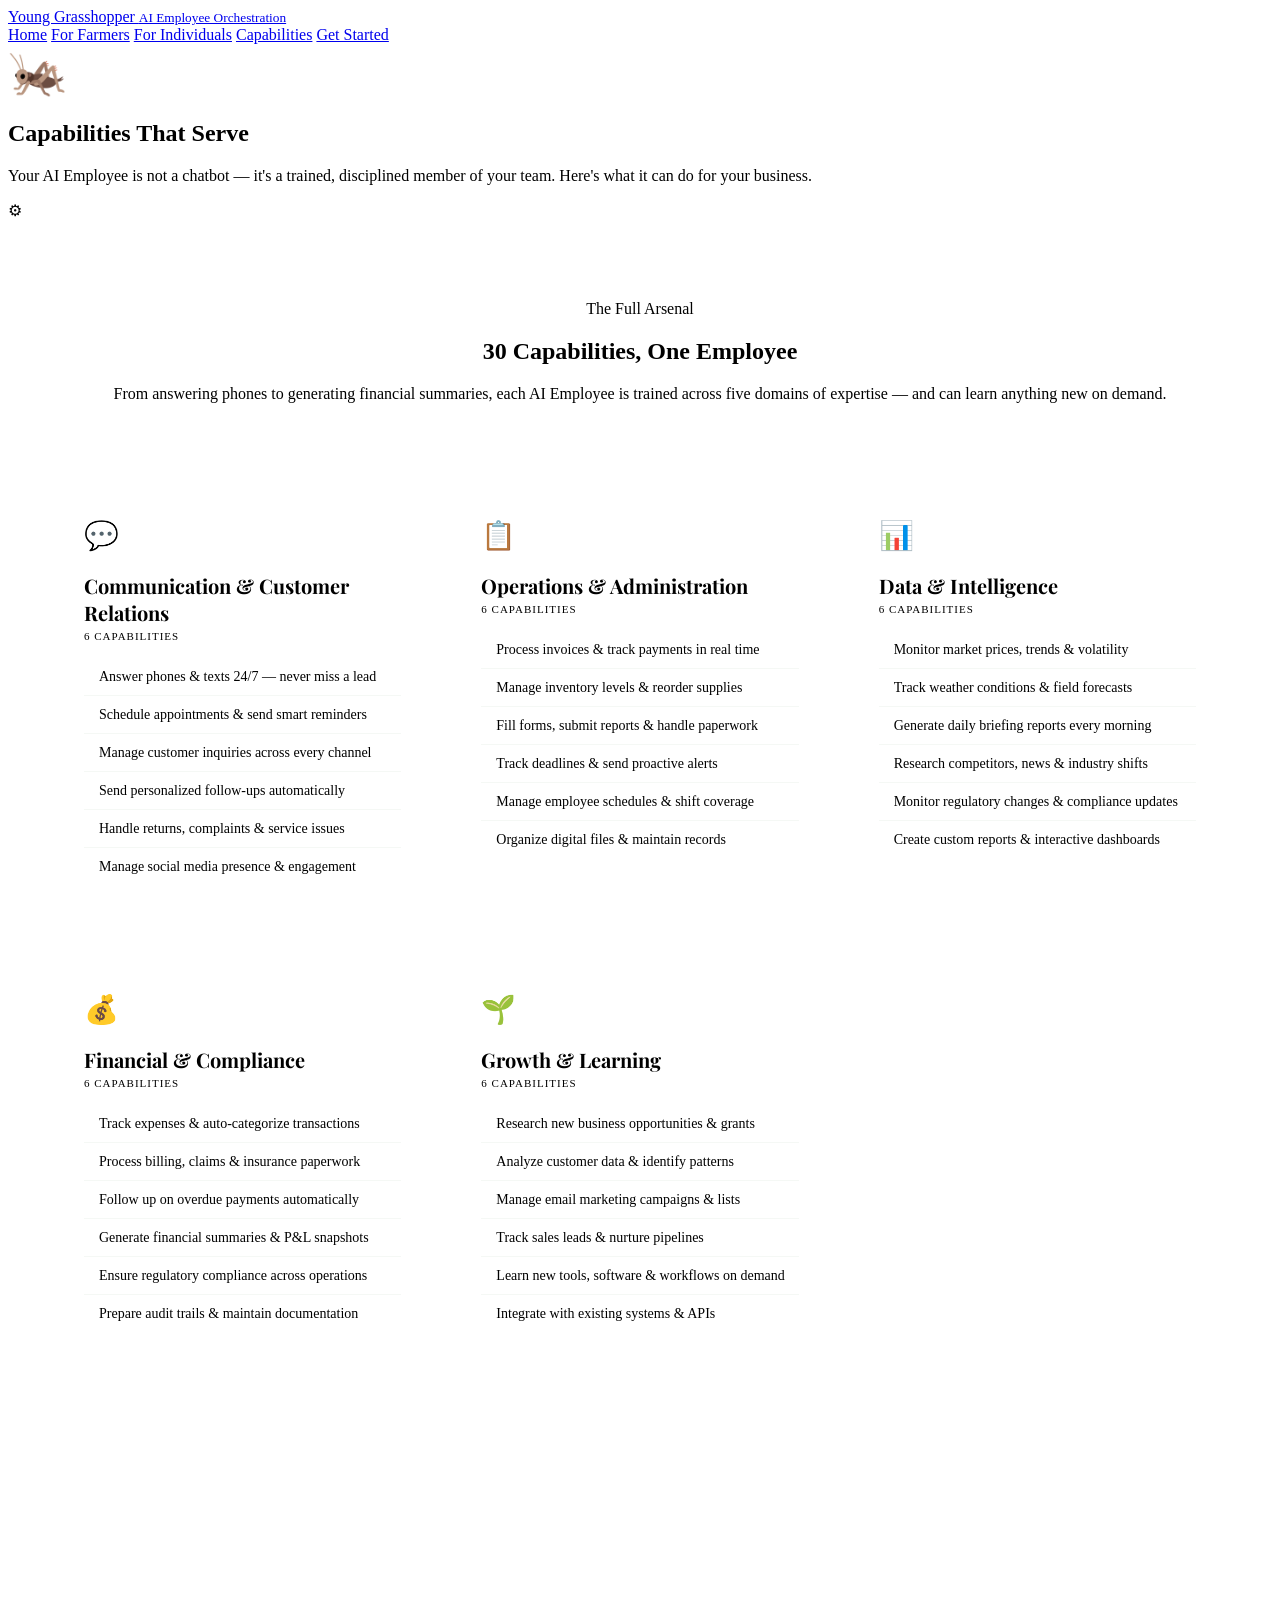
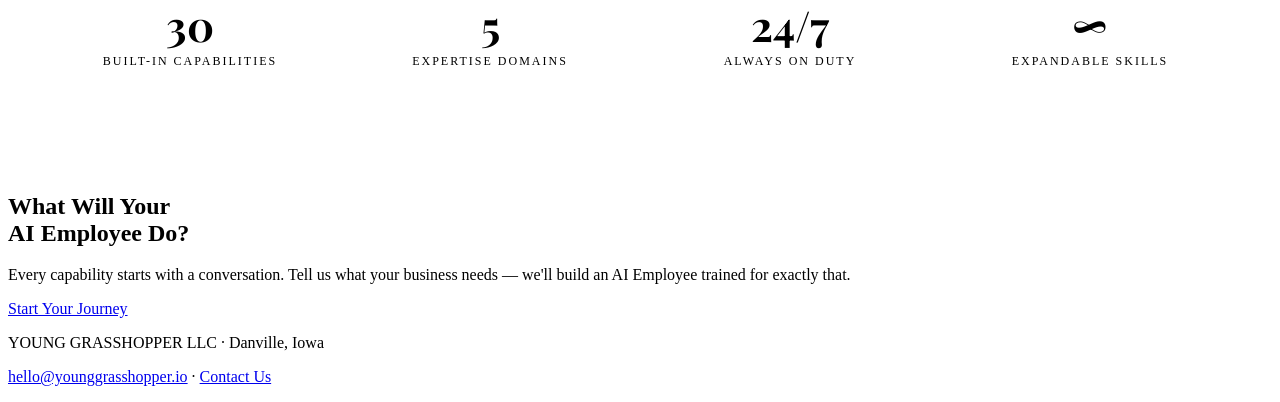
==== capabilities.html @ ca3555b1 "Update capabilities.html" ====
<!DOCTYPE html>
<html lang="en">
<head>
  <meta charset="UTF-8">
  <meta name="viewport" content="width=device-width, initial-scale=1.0">
  <title>Capabilities — Young Grasshopper</title>
  <link rel="preconnect" href="https://fonts.googleapis.com">
  <link rel="preconnect" href="https://fonts.gstatic.com" crossorigin>
  <link href="https://fonts.googleapis.com/css2?family=Playfair+Display:ital,wght@0,400;0,600;0,700;1,400&family=Inter:wght@300;400;500;600;700&family=Cormorant+Garamond:ital,wght@0,400;0,600;0,700;1,400&display=swap" rel="stylesheet">
  <link rel="stylesheet" href="css/styles.css">
  <style>
    /* ═══ CAPABILITIES PAGE SPECIFIC STYLES ═══ */

    /* ── Page hero ── */
    .page-hero .hero-icon {
      font-size: 48px;
      margin-bottom: 12px;
      position: relative;
      z-index: 2;
    }

    /* ── Category intro ── */
    .categories-intro {
      text-align: center;
      padding: 80px 48px 0;
      max-width: 1200px;
      margin: 0 auto;
    }

    /* ── Capabilities grid ── */
    .capabilities-section {
      padding: 80px 48px 120px;
      max-width: 1200px;
      margin: 0 auto;
    }
    .capabilities-grid {
      display: grid;
      grid-template-columns: repeat(3, 1fr);
      gap: 24px;
    }
    .cap-card {
      background: linear-gradient(145deg, var(--bg-card-hover), var(--bg-card));
      border: 1px solid var(--border-card);
      border-radius: var(--radius-md);
      padding: 36px 28px 32px;
      transition: var(--transition);
      position: relative;
      overflow: hidden;
    }
    .cap-card::before {
      content: '';
      position: absolute;
      top: 0; left: 0; right: 0;
      height: 2px;
      background: linear-gradient(90deg, transparent, var(--gold), transparent);
      opacity: 0;
      transition: opacity 0.4s;
    }
    .cap-card:hover::before { opacity: 1; }
    .cap-card:hover {
      transform: translateY(-4px);
      border-color: rgba(212, 175, 55, 0.2);
      box-shadow: var(--shadow-card);
    }
    .cap-card .cat-icon {
      font-size: 28px;
      margin-bottom: 12px;
      display: block;
    }
    .cap-card h3 {
      font-family: 'Playfair Display', Georgia, serif;
      font-size: 20px;
      color: var(--text-primary);
      margin-bottom: 4px;
    }
    .cap-card .cat-count {
      font-size: 11px;
      color: var(--text-dim);
      letter-spacing: 1px;
      text-transform: uppercase;
      margin-bottom: 16px;
      display: block;
    }
    .cap-card .cap-list {
      list-style: none;
      padding: 0;
    }
    .cap-card .cap-list li {
      display: flex;
      align-items: flex-start;
      gap: 10px;
      padding: 8px 0;
      font-size: 14px;
      color: var(--text-secondary);
      line-height: 1.5;
      border-bottom: 1px solid rgba(93, 137, 93, 0.06);
    }
    .cap-card .cap-list li:last-child {
      border-bottom: none;
    }
    .cap-card .cap-list li .dot {
      width: 5px;
      height: 5px;
      min-width: 5px;
      background: var(--gold);
      border-radius: 50%;
      margin-top: 8px;
      flex-shrink: 0;
    }

    /* ── Stats bar ── */
    .stats-bar {
      background: linear-gradient(180deg, var(--bg-primary), #0d1a0d);
      padding: 80px 48px;
      text-align: center;
    }
    .stats-bar-inner {
      max-width: 1200px;
      margin: 0 auto;
      display: grid;
      grid-template-columns: repeat(4, 1fr);
      gap: 32px;
    }
    .stat-item {
      padding: 24px;
    }
    .stat-item .stat-num {
      font-family: 'Playfair Display', Georgia, serif;
      font-size: 42px;
      font-weight: 700;
      color: var(--gold);
      line-height: 1;
      margin-bottom: 8px;
    }
    .stat-item .stat-label {
      font-size: 12px;
      color: var(--text-dim);
      text-transform: uppercase;
      letter-spacing: 2px;
    }

    /* ── Responsive ── */
    @media (max-width: 1024px) {
      .capabilities-grid {
        grid-template-columns: repeat(2, 1fr);
      }
    }
    @media (max-width: 768px) {
      .capabilities-grid {
        grid-template-columns: 1fr;
      }
      .capabilities-section {
        padding: 60px 20px 80px;
      }
      .categories-intro {
        padding: 60px 20px 0;
      }
      .stats-bar-inner {
        grid-template-columns: repeat(2, 1fr);
        gap: 24px;
      }
      .stat-item .stat-num {
        font-size: 32px;
      }
      .cap-card {
        padding: 28px 24px 24px;
      }
    }
    @media (max-width: 480px) {
      .stats-bar-inner {
        grid-template-columns: 1fr;
      }
    }
  </style>
</head>
<body>

  <!-- ═══ Navigation ═══ -->
  <nav class="nav">
    <a href="index.html" class="nav-logo">
      Young Grasshopper
      <small>AI Employee Orchestration</small>
    </a>
    <div class="nav-links">
      <a href="index.html">Home</a>
      <a href="for-farmers.html">For Farmers</a>
      <a href="for-individuals.html">For Individuals</a>
      <a href="capabilities.html" class="active">Capabilities</a>
      <a href="contact.html" class="btn-nav">Get Started</a>
    </div>
  </nav>

  <!-- ═══ Page Hero ═══ -->
  <section class="page-hero">
    <div class="hero-icon">🦗</div>
    <h1><span class="gold">Capabilities</span> That Serve</h1>
    <p>
      Your AI Employee is not a chatbot — it's a trained, disciplined member of your team. 
      Here's what it can do for your business.
    </p>
    <div class="hero-bg-icon">⚙</div>
  </section>

  <!-- ═══ Categories Intro ═══ -->
  <div class="categories-intro">
    <div class="section-label">The Full Arsenal</div>
    <h2 class="section-title">30 Capabilities, <span class="gold">One Employee</span></h2>
    <p class="section-text" style="margin:0 auto;">
      From answering phones to generating financial summaries, each AI Employee is trained 
      across five domains of expertise — and can learn anything new on demand.
    </p>
  </div>

  <!-- ═══ Capabilities Grid ═══ -->
  <section class="capabilities-section">

    <div class="capabilities-grid">

      <!-- Category 1: Communication & Customer Relations -->
      <div class="cap-card">
        <span class="cat-icon">💬</span>
        <h3>Communication &amp; Customer Relations</h3>
        <span class="cat-count">6 Capabilities</span>
        <ul class="cap-list">
          <li><span class="dot"></span> Answer phones &amp; texts 24/7 — never miss a lead</li>
          <li><span class="dot"></span> Schedule appointments &amp; send smart reminders</li>
          <li><span class="dot"></span> Manage customer inquiries across every channel</li>
          <li><span class="dot"></span> Send personalized follow-ups automatically</li>
          <li><span class="dot"></span> Handle returns, complaints &amp; service issues</li>
          <li><span class="dot"></span> Manage social media presence &amp; engagement</li>
        </ul>
      </div>

      <!-- Category 2: Operations & Administration -->
      <div class="cap-card">
        <span class="cat-icon">📋</span>
        <h3>Operations &amp; Administration</h3>
        <span class="cat-count">6 Capabilities</span>
        <ul class="cap-list">
          <li><span class="dot"></span> Process invoices &amp; track payments in real time</li>
          <li><span class="dot"></span> Manage inventory levels &amp; reorder supplies</li>
          <li><span class="dot"></span> Fill forms, submit reports &amp; handle paperwork</li>
          <li><span class="dot"></span> Track deadlines &amp; send proactive alerts</li>
          <li><span class="dot"></span> Manage employee schedules &amp; shift coverage</li>
          <li><span class="dot"></span> Organize digital files &amp; maintain records</li>
        </ul>
      </div>

      <!-- Category 3: Data & Intelligence -->
      <div class="cap-card">
        <span class="cat-icon">📊</span>
        <h3>Data &amp; Intelligence</h3>
        <span class="cat-count">6 Capabilities</span>
        <ul class="cap-list">
          <li><span class="dot"></span> Monitor market prices, trends &amp; volatility</li>
          <li><span class="dot"></span> Track weather conditions &amp; field forecasts</li>
          <li><span class="dot"></span> Generate daily briefing reports every morning</li>
          <li><span class="dot"></span> Research competitors, news &amp; industry shifts</li>
          <li><span class="dot"></span> Monitor regulatory changes &amp; compliance updates</li>
          <li><span class="dot"></span> Create custom reports &amp; interactive dashboards</li>
        </ul>
      </div>

      <!-- Category 4: Financial & Compliance -->
      <div class="cap-card">
        <span class="cat-icon">💰</span>
        <h3>Financial &amp; Compliance</h3>
        <span class="cat-count">6 Capabilities</span>
        <ul class="cap-list">
          <li><span class="dot"></span> Track expenses &amp; auto-categorize transactions</li>
          <li><span class="dot"></span> Process billing, claims &amp; insurance paperwork</li>
          <li><span class="dot"></span> Follow up on overdue payments automatically</li>
          <li><span class="dot"></span> Generate financial summaries &amp; P&amp;L snapshots</li>
          <li><span class="dot"></span> Ensure regulatory compliance across operations</li>
          <li><span class="dot"></span> Prepare audit trails &amp; maintain documentation</li>
        </ul>
      </div>

      <!-- Category 5: Growth & Learning -->
      <div class="cap-card">
        <span class="cat-icon">🌱</span>
        <h3>Growth &amp; Learning</h3>
        <span class="cat-count">6 Capabilities</span>
        <ul class="cap-list">
          <li><span class="dot"></span> Research new business opportunities &amp; grants</li>
          <li><span class="dot"></span> Analyze customer data &amp; identify patterns</li>
          <li><span class="dot"></span> Manage email marketing campaigns &amp; lists</li>
          <li><span class="dot"></span> Track sales leads &amp; nurture pipelines</li>
          <li><span class="dot"></span> Learn new tools, software &amp; workflows on demand</li>
          <li><span class="dot"></span> Integrate with existing systems &amp; APIs</li>
        </ul>
      </div>

    </div>
  </section>

  <!-- ═══ Stats Bar ═══ -->
  <div class="stats-bar">
    <div class="stats-bar-inner">
      <div class="stat-item">
        <div class="stat-num">30</div>
        <div class="stat-label">Built-in Capabilities</div>
      </div>
      <div class="stat-item">
        <div class="stat-num">5</div>
        <div class="stat-label">Expertise Domains</div>
      </div>
      <div class="stat-item">
        <div class="stat-num">24/7</div>
        <div class="stat-label">Always On Duty</div>
      </div>
      <div class="stat-item">
        <div class="stat-num">∞</div>
        <div class="stat-label">Expandable Skills</div>
      </div>
    </div>
  </div>

  <!-- ═══ CTA ═══ -->
  <section class="cta-section">
    <h2>What Will Your<br>AI Employee Do?</h2>
    <p>Every capability starts with a conversation. Tell us what your business needs — we'll build an AI Employee trained for exactly that.</p>
    <a href="contact.html" class="btn-primary">Start Your Journey</a>
  </section>

  <!-- ═══ Footer ═══ -->
  <footer>
    <p>YOUNG GRASSHOPPER LLC · Danville, Iowa</p>
    <p><a href="mailto:hello@younggrasshopper.io">hello@younggrasshopper.io</a> · <a href="contact.html">Contact Us</a></p>
  </footer>

  <script>
    // ── Scroll reveal ──
    const revealObserver = new IntersectionObserver((entries) => {
      entries.forEach(entry => {
        if (entry.isIntersecting) {
          entry.target.classList.add('visible');
        }
      });
    }, { threshold: 0.1 });

    document.querySelectorAll('.fade-up, .scroll-reveal').forEach(el => revealObserver.observe(el));

    // ── Smooth scroll for anchor links ──
    document.querySelectorAll('a[href^="#"]').forEach(a => {
      a.addEventListener('click', (e) => {
        e.preventDefault();
        const target = document.querySelector(a.getAttribute('href'));
        if (target) target.scrollIntoView({ behavior: 'smooth' });
      });
    });
  </script>

</body>
</html>
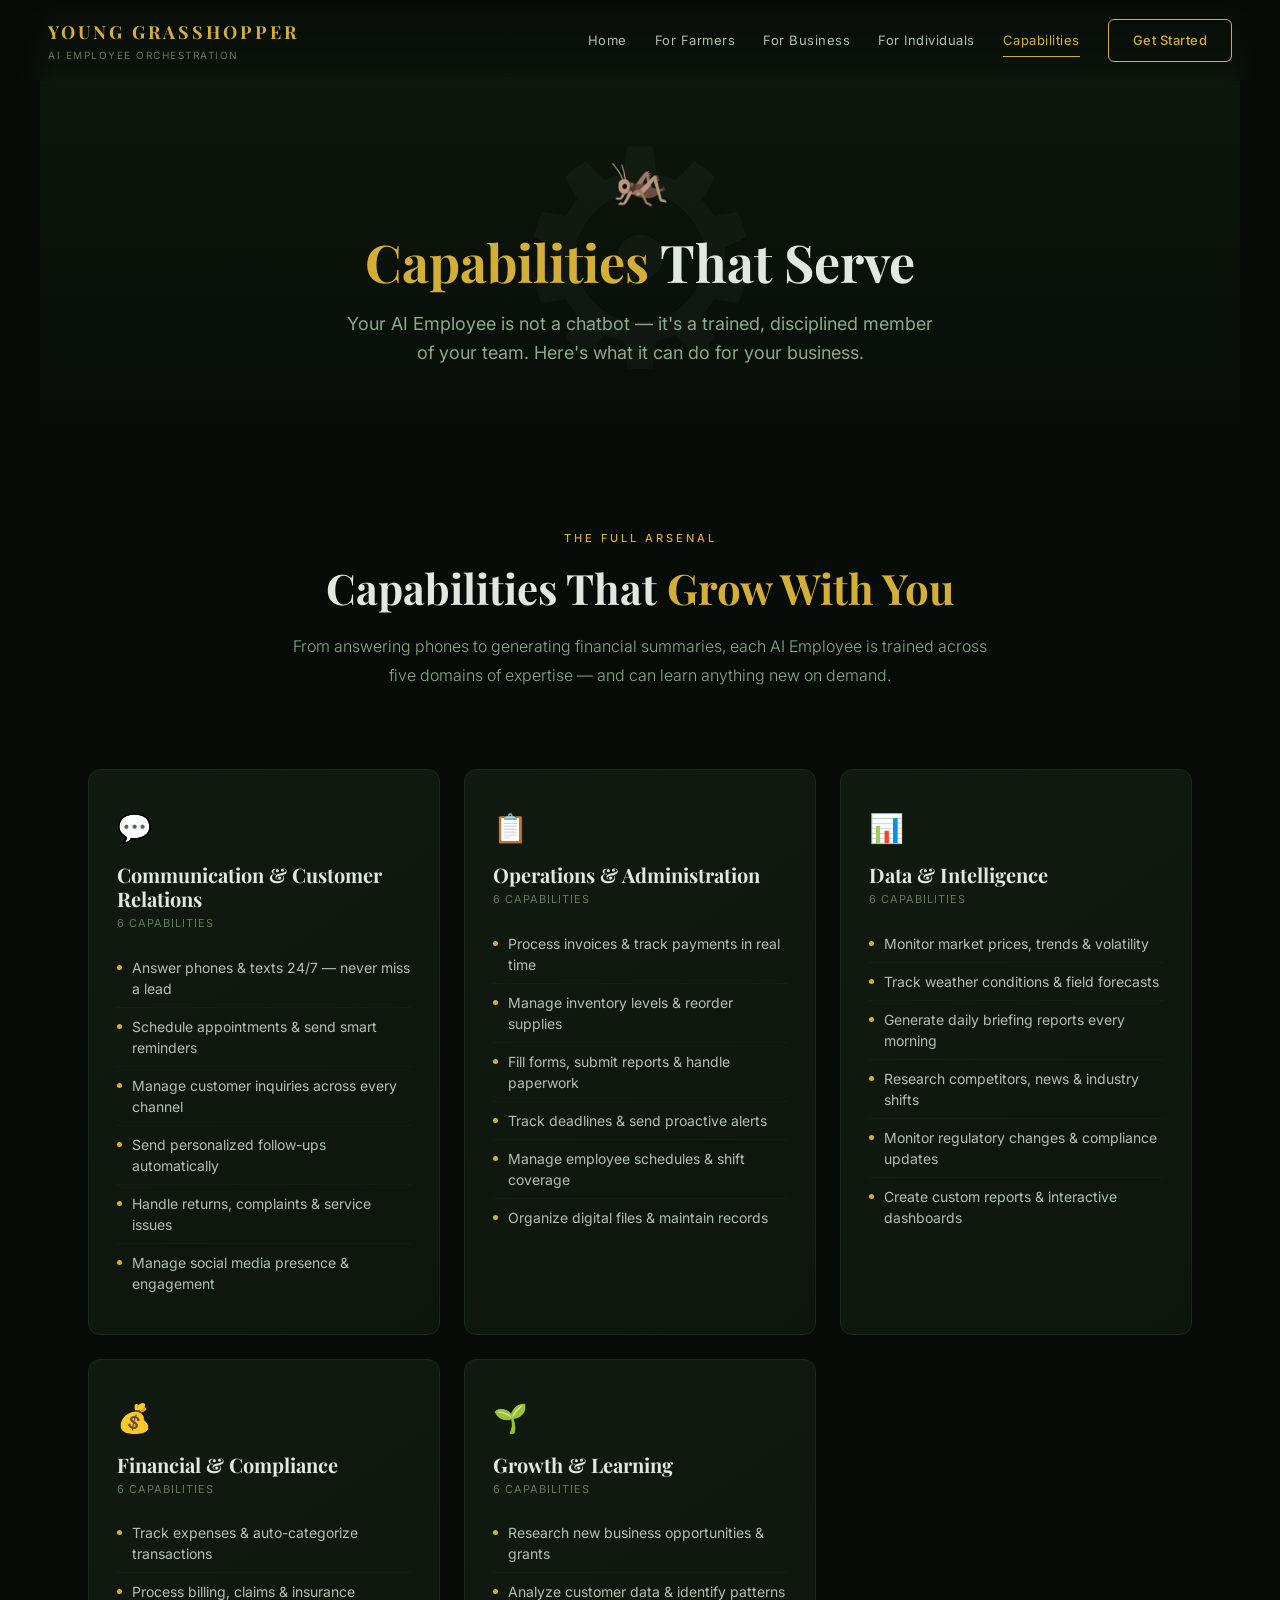
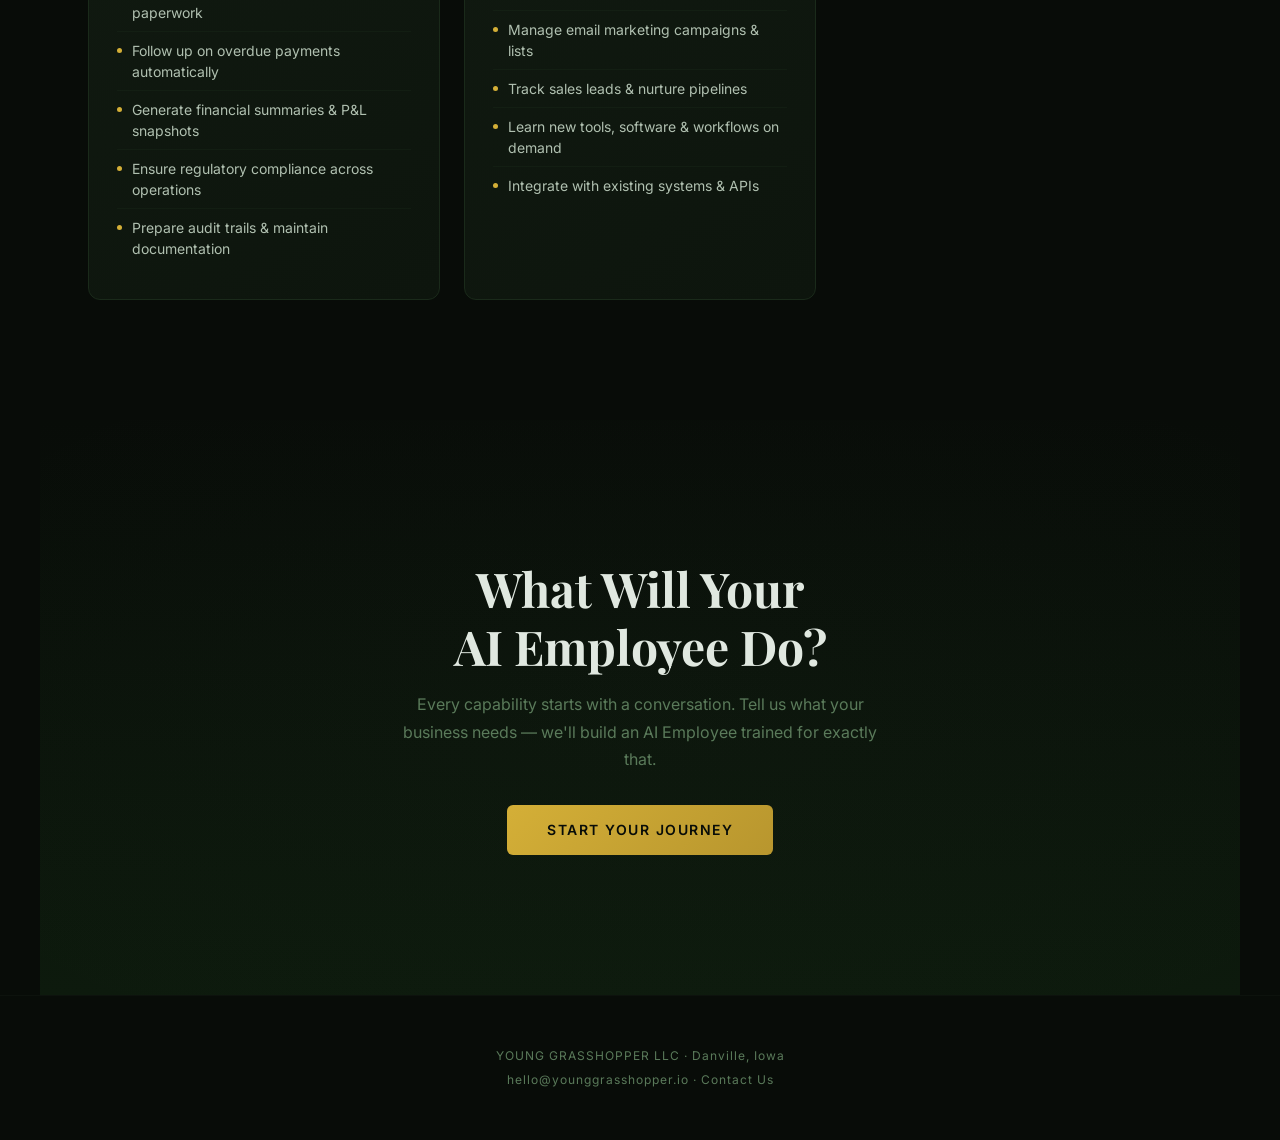
==== commit c8e541c8: "Update capabilities.html - content fixes" ====
--- a/capabilities.html
+++ b/capabilities.html
@@ -108,38 +108,7 @@
       flex-shrink: 0;
     }
 
-    /* ── Stats bar ── */
-    .stats-bar {
-      background: linear-gradient(180deg, var(--bg-primary), #0d1a0d);
-      padding: 80px 48px;
-      text-align: center;
-    }
-    .stats-bar-inner {
-      max-width: 1200px;
-      margin: 0 auto;
-      display: grid;
-      grid-template-columns: repeat(4, 1fr);
-      gap: 32px;
-    }
-    .stat-item {
-      padding: 24px;
-    }
-    .stat-item .stat-num {
-      font-family: 'Playfair Display', Georgia, serif;
-      font-size: 42px;
-      font-weight: 700;
-      color: var(--gold);
-      line-height: 1;
-      margin-bottom: 8px;
-    }
-    .stat-item .stat-label {
-      font-size: 12px;
-      color: var(--text-dim);
-      text-transform: uppercase;
-      letter-spacing: 2px;
-    }
-
-    /* ── Responsive ── */
+    /* ═══ RESPONSIVE ═══ */
     @media (max-width: 1024px) {
       .capabilities-grid {
         grid-template-columns: repeat(2, 1fr);
@@ -184,6 +153,7 @@
     <div class="nav-links">
       <a href="index.html">Home</a>
       <a href="for-farmers.html">For Farmers</a>
+      <a href="for-business.html">For Business</a>
       <a href="for-individuals.html">For Individuals</a>
       <a href="capabilities.html" class="active">Capabilities</a>
       <a href="contact.html" class="btn-nav">Get Started</a>
@@ -204,7 +174,7 @@
   <!-- ═══ Categories Intro ═══ -->
   <div class="categories-intro">
     <div class="section-label">The Full Arsenal</div>
-    <h2 class="section-title">30 Capabilities, <span class="gold">One Employee</span></h2>
+    <h2 class="section-title">Capabilities That <span class="gold">Grow With You</span></h2>
     <p class="section-text" style="margin:0 auto;">
       From answering phones to generating financial summaries, each AI Employee is trained 
       across five domains of expertise — and can learn anything new on demand.
@@ -293,28 +263,6 @@
 
     </div>
   </section>
-
-  <!-- ═══ Stats Bar ═══ -->
-  <div class="stats-bar">
-    <div class="stats-bar-inner">
-      <div class="stat-item">
-        <div class="stat-num">30</div>
-        <div class="stat-label">Built-in Capabilities</div>
-      </div>
-      <div class="stat-item">
-        <div class="stat-num">5</div>
-        <div class="stat-label">Expertise Domains</div>
-      </div>
-      <div class="stat-item">
-        <div class="stat-num">24/7</div>
-        <div class="stat-label">Always On Duty</div>
-      </div>
-      <div class="stat-item">
-        <div class="stat-num">∞</div>
-        <div class="stat-label">Expandable Skills</div>
-      </div>
-    </div>
-  </div>
 
   <!-- ═══ CTA ═══ -->
   <section class="cta-section">
--- a/css/styles.css
+++ b/css/styles.css
@@ -0,0 +1,408 @@
+/* ═══════════════════════════════════════════
+   Young Grasshopper — Design System v2.0
+   Dark premium theme matching Mission Control
+   ═══════════════════════════════════════════ */
+
+/* ── Fonts ── */
+@import url('https://fonts.googleapis.com/css2?family=Playfair+Display:ital,wght@0,400;0,600;0,700;1,400&family=Inter:wght@300;400;500;600;700&family=Cormorant+Garamond:ital,wght@0,400;0,600;0,700;1,400&display=swap');
+
+/* ── Reset ── */
+*, *::before, *::after { margin: 0; padding: 0; box-sizing: border-box; }
+
+/* ── Colors ── */
+:root {
+  --bg-primary: #080c08;
+  --bg-secondary: #0a0f0a;
+  --bg-card: #0d150d;
+  --bg-card-hover: #111a11;
+  --border-subtle: #151f15;
+  --border-card: #1a2a1a;
+  --text-primary: #e0e8e0;
+  --text-secondary: #b0c0b0;
+  --text-muted: #8aaa8a;
+  --text-dim: #5a7a5a;
+  --accent-green: #6da36d;
+  --accent-green-dim: #3a5a3a;
+  --gold: #d4af37;
+  --gold-dark: #b8962e;
+  --gold-gradient: linear-gradient(135deg, #d4af37, #b8962e);
+  --danger: #c06060;
+  --radius-sm: 6px;
+  --radius-md: 12px;
+  --radius-lg: 16px;
+  --shadow-card: 0 20px 60px rgba(0,0,0,0.3);
+  --transition: all 0.3s ease;
+}
+
+/* ── Base ── */
+html { scroll-behavior: smooth; }
+body {
+  font-family: 'Inter', -apple-system, BlinkMacSystemFont, 'Segoe UI', sans-serif;
+  background: var(--bg-primary);
+  color: var(--text-primary);
+  overflow-x: hidden;
+  line-height: 1.6;
+  -webkit-font-smoothing: antialiased;
+}
+
+/* ── Scrollbar ── */
+::-webkit-scrollbar { width: 6px; }
+::-webkit-scrollbar-track { background: var(--bg-primary); }
+::-webkit-scrollbar-thumb { background: var(--accent-green-dim); border-radius: 3px; }
+
+/* ── Typography ── */
+h1, h2, h3, h4 {
+  font-family: 'Playfair Display', Georgia, serif;
+  color: var(--text-primary);
+  line-height: 1.2;
+}
+.gold { color: var(--gold); }
+.green { color: var(--accent-green); }
+.muted { color: var(--text-muted); }
+
+/* ── Navigation ── */
+.nav {
+  position: fixed;
+  top: 0; left: 0; right: 0;
+  padding: 18px 48px;
+  display: flex;
+  align-items: center;
+  justify-content: space-between;
+  z-index: 1000;
+  background: linear-gradient(180deg, rgba(8,12,8,0.95) 0%, rgba(8,12,8,0.7) 60%, transparent 100%);
+  backdrop-filter: blur(12px);
+  -webkit-backdrop-filter: blur(12px);
+}
+.nav-logo {
+  font-family: 'Playfair Display', Georgia, serif;
+  font-size: 18px;
+  font-weight: 700;
+  letter-spacing: 3px;
+  color: var(--gold);
+  text-transform: uppercase;
+  text-decoration: none;
+}
+.nav-logo small {
+  font-size: 10px;
+  color: var(--text-dim);
+  letter-spacing: 1.5px;
+  display: block;
+  font-family: 'Inter', sans-serif;
+  font-weight: 400;
+}
+.nav-links { display: flex; gap: 28px; align-items: center; }
+.nav-links a {
+  color: var(--text-secondary);
+  text-decoration: none;
+  font-size: 13px;
+  font-weight: 400;
+  letter-spacing: 0.5px;
+  transition: var(--transition);
+  position: relative;
+  padding: 4px 0;
+}
+.nav-links a::after {
+  content: '';
+  position: absolute;
+  bottom: -2px;
+  left: 0;
+  width: 0;
+  height: 1px;
+  background: var(--gold);
+  transition: width 0.3s;
+}
+.nav-links a:hover { color: var(--gold); }
+.nav-links a:hover::after { width: 100%; }
+.nav-links a.active { color: var(--gold); }
+.nav-links a.active::after { width: 100%; }
+.nav-links .btn-nav {
+  padding: 10px 24px;
+  background: transparent;
+  border: 1px solid var(--gold);
+  border-radius: var(--radius-sm);
+  color: var(--gold);
+  font-weight: 500;
+  font-size: 13px;
+  text-decoration: none;
+  transition: var(--transition);
+  letter-spacing: 0.5px;
+}
+.nav-links .btn-nav:hover {
+  background: var(--gold);
+  color: var(--bg-primary);
+}
+.nav-links .btn-nav::after { display: none; }
+
+.mobile-menu-btn {
+  display: none;
+  background: none;
+  border: none;
+  color: var(--text-primary);
+  font-size: 24px;
+  cursor: pointer;
+}
+
+/* ── Buttons ── */
+.btn-primary {
+  display: inline-block;
+  padding: 14px 40px;
+  background: var(--gold-gradient);
+  color: var(--bg-primary);
+  font-size: 14px;
+  font-weight: 600;
+  text-decoration: none;
+  border-radius: var(--radius-sm);
+  letter-spacing: 1.5px;
+  text-transform: uppercase;
+  transition: var(--transition);
+  border: none;
+  cursor: pointer;
+}
+.btn-primary:hover {
+  transform: translateY(-2px);
+  box-shadow: 0 12px 40px rgba(212, 175, 55, 0.2);
+}
+.btn-outline {
+  display: inline-block;
+  padding: 14px 40px;
+  background: transparent;
+  border: 1px solid var(--border-card);
+  color: var(--text-secondary);
+  font-size: 13px;
+  font-weight: 500;
+  text-decoration: none;
+  border-radius: var(--radius-sm);
+  letter-spacing: 1px;
+  transition: var(--transition);
+}
+.btn-outline:hover {
+  border-color: var(--gold);
+  color: var(--gold);
+}
+
+/* ── Section Base ── */
+section {
+  padding: 120px 48px;
+  max-width: 1200px;
+  margin: 0 auto;
+}
+.section-label {
+  font-size: 11px;
+  text-transform: uppercase;
+  letter-spacing: 3px;
+  color: var(--gold);
+  margin-bottom: 16px;
+  font-weight: 500;
+}
+.section-title {
+  font-size: 42px;
+  font-weight: 700;
+  margin-bottom: 20px;
+  line-height: 1.15;
+}
+.section-text {
+  font-size: 16px;
+  line-height: 1.8;
+  color: var(--text-muted);
+  max-width: 700px;
+  font-weight: 300;
+}
+
+/* ── Section Divider ── */
+.divider {
+  width: 60px;
+  height: 1px;
+  background: linear-gradient(90deg, transparent, var(--gold), transparent);
+  margin: 0 auto;
+}
+.divider.green { background: linear-gradient(90deg, transparent, var(--accent-green), transparent); }
+
+/* ── CTA Section ── */
+.cta-section {
+  text-align: center;
+  padding: 140px 48px;
+  background: linear-gradient(180deg, var(--bg-primary), #0d1a0d);
+  position: relative;
+  overflow: hidden;
+}
+.cta-section::before {
+  content: '';
+  position: absolute;
+  top: -50%; left: -50%;
+  width: 200%; height: 200%;
+  background: radial-gradient(ellipse at center, rgba(93, 137, 93, 0.03) 0%, transparent 50%);
+  animation: bgSpin 20s linear infinite;
+  pointer-events: none;
+}
+@keyframes bgSpin { to { transform: rotate(360deg); } }
+.cta-section h2 {
+  font-size: 48px;
+  font-weight: 700;
+  margin-bottom: 16px;
+  position: relative;
+}
+.cta-section p {
+  font-size: 16px;
+  color: var(--text-dim);
+  max-width: 500px;
+  margin: 0 auto 32px;
+  line-height: 1.7;
+  position: relative;
+}
+
+/* ── CTA Buttons in CTA Section ── */
+.cta-section .btn-primary {
+  position: relative;
+}
+
+/* ── Footer ── */
+footer {
+  text-align: center;
+  padding: 48px 24px;
+  border-top: 1px solid rgba(93, 137, 93, 0.05);
+}
+footer p {
+  font-size: 12px;
+  color: var(--text-dim);
+  letter-spacing: 1px;
+  line-height: 2;
+}
+footer a {
+  color: var(--text-dim);
+  text-decoration: none;
+  transition: var(--transition);
+}
+footer a:hover { color: var(--gold); }
+
+/* ── Animations ── */
+@keyframes fadeUp {
+  from { opacity: 0; transform: translateY(30px); }
+  to { opacity: 1; transform: translateY(0); }
+}
+@keyframes float {
+  0%, 100% { transform: translateY(0px); }
+  50% { transform: translateY(-12px); }
+}
+.fade-up {
+  opacity: 0;
+  transform: translateY(30px);
+  transition: all 0.8s ease;
+}
+.fade-up.visible { opacity: 1; transform: translateY(0); }
+
+/* ── Card Styles ── */
+.card {
+  background: linear-gradient(145deg, var(--bg-card-hover), var(--bg-card));
+  border: 1px solid var(--border-card);
+  border-radius: var(--radius-md);
+  padding: 32px 28px;
+  transition: var(--transition);
+  position: relative;
+  overflow: hidden;
+}
+.card::before {
+  content: '';
+  position: absolute;
+  top: 0; left: 0; right: 0;
+  height: 2px;
+  background: linear-gradient(90deg, transparent, var(--gold), transparent);
+  opacity: 0;
+  transition: opacity 0.4s;
+}
+.card:hover::before { opacity: 1; }
+.card:hover {
+  transform: translateY(-4px);
+  border-color: rgba(212, 175, 55, 0.2);
+  box-shadow: var(--shadow-card);
+}
+
+/* ── Hero Base ── */
+.hero-section {
+  position: relative;
+  min-height: 100vh;
+  display: flex;
+  flex-direction: column;
+  align-items: center;
+  justify-content: center;
+  overflow: hidden;
+  padding: 0;
+  max-width: none;
+}
+
+/* ── Page Hero (inner pages — smaller) ── */
+.page-hero {
+  position: relative;
+  min-height: 50vh;
+  display: flex;
+  flex-direction: column;
+  align-items: center;
+  justify-content: center;
+  text-align: center;
+  padding: 140px 48px 80px;
+  overflow: hidden;
+  background: linear-gradient(180deg, #0d1a0d, var(--bg-primary));
+}
+.page-hero h1 {
+  font-size: 52px;
+  margin-bottom: 16px;
+  position: relative;
+  z-index: 2;
+}
+.page-hero p {
+  font-size: 18px;
+  color: var(--text-muted);
+  max-width: 600px;
+  position: relative;
+  z-index: 2;
+}
+.page-hero .hero-bg-icon {
+  position: absolute;
+  font-size: 300px;
+  opacity: 0.03;
+  pointer-events: none;
+  animation: float 8s ease-in-out infinite;
+}
+
+/* ── Tagline Grid (2-column content) ── */
+.tagline-grid {
+  display: grid;
+  grid-template-columns: 1fr 1fr;
+  gap: 60px;
+  align-items: center;
+}
+
+/* ── Scroll animation for page sections ── */
+.scroll-reveal {
+  opacity: 0;
+  transform: translateY(40px);
+  transition: all 0.8s ease;
+}
+.scroll-reveal.visible { opacity: 1; transform: translateY(0); }
+
+/* ── Pill tags ── */
+.pill {
+  display: inline-block;
+  padding: 4px 12px;
+  font-size: 11px;
+  font-weight: 500;
+  letter-spacing: 0.5px;
+  border-radius: 100px;
+  background: rgba(109, 163, 109, 0.1);
+  border: 1px solid rgba(109, 163, 109, 0.2);
+  color: var(--accent-green);
+}
+
+/* ── Responsive ── */
+@media (max-width: 768px) {
+  .nav { padding: 14px 20px; }
+  .nav-links a:not(.btn-nav) { display: none; }
+  .nav-links .btn-nav { padding: 8px 16px; font-size: 12px; }
+  .mobile-menu-btn { display: block; }
+  section { padding: 60px 20px; }
+  .section-title { font-size: 28px; }
+  .tagline-grid { grid-template-columns: 1fr; gap: 40px; }
+  .page-hero { padding: 120px 20px 60px; }
+  .page-hero h1 { font-size: 32px; }
+  .cta-section { padding: 80px 20px; }
+  .cta-section h2 { font-size: 32px; }
+}
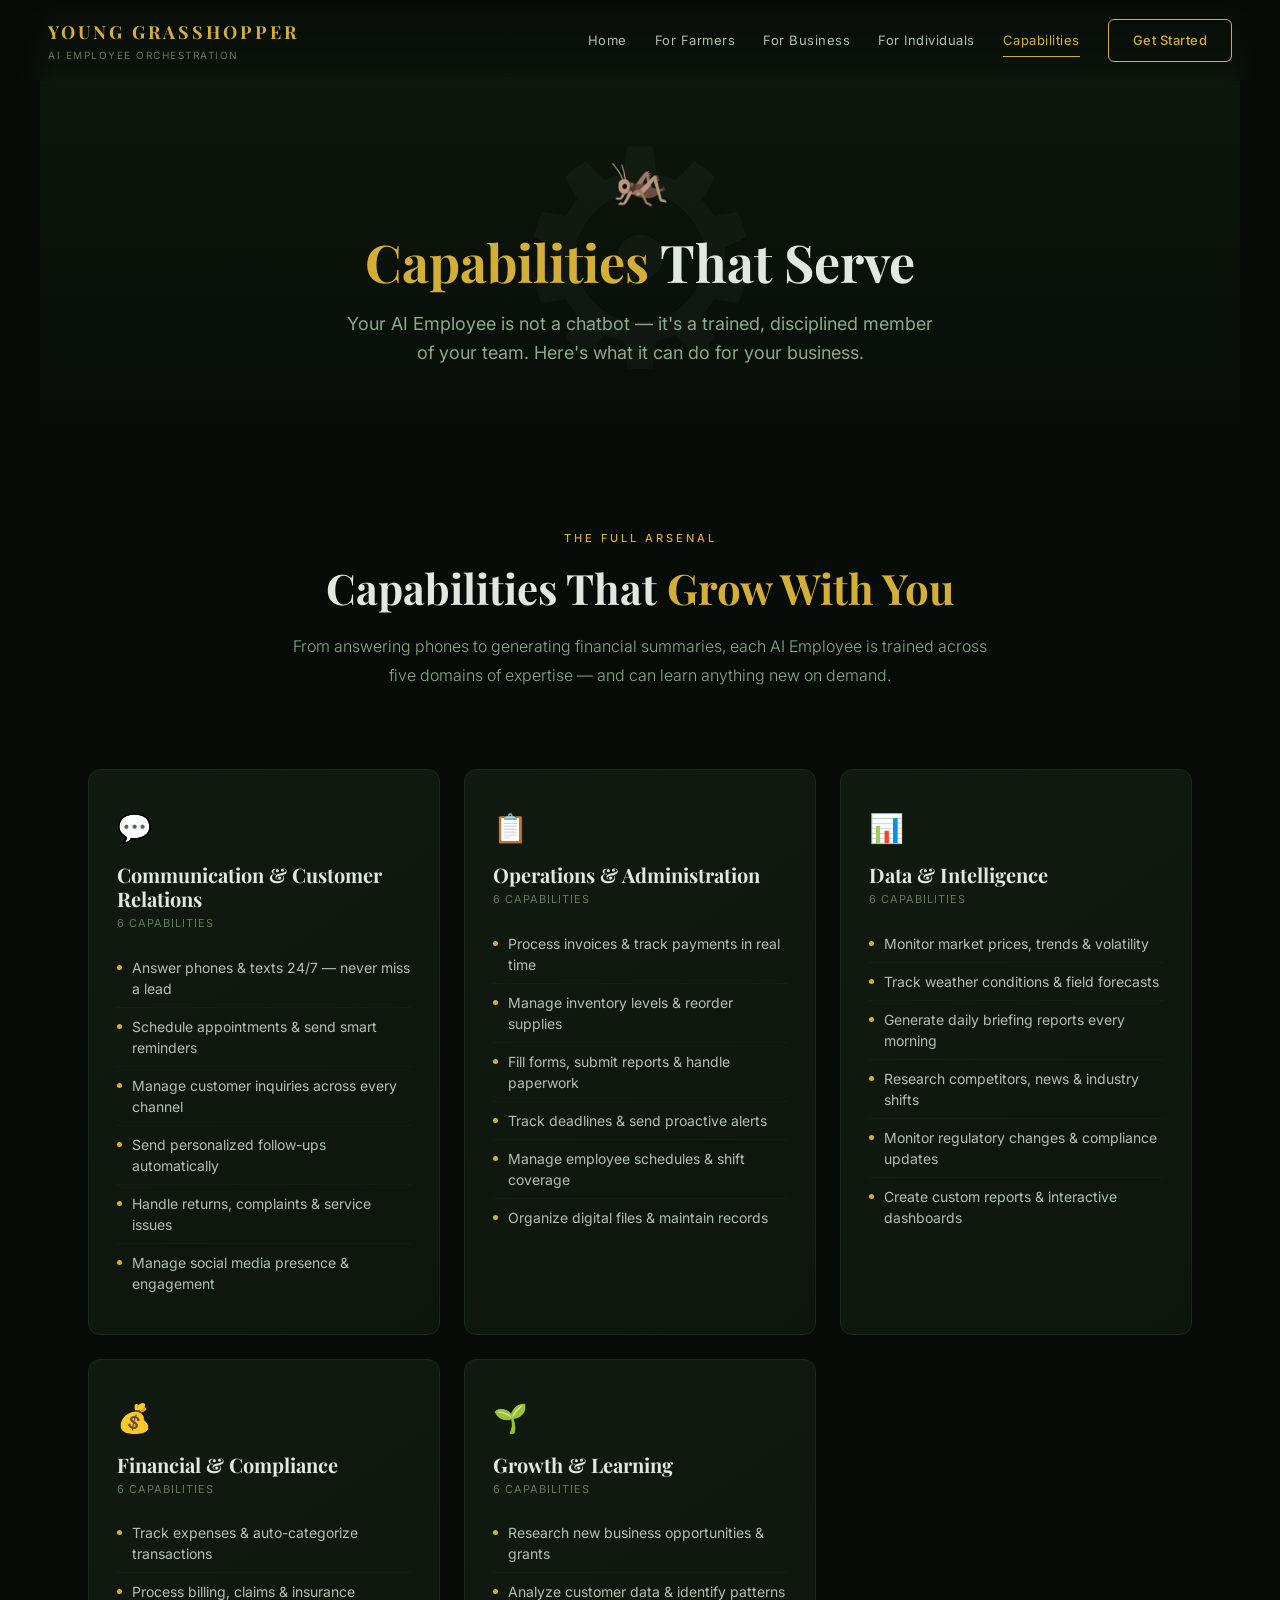
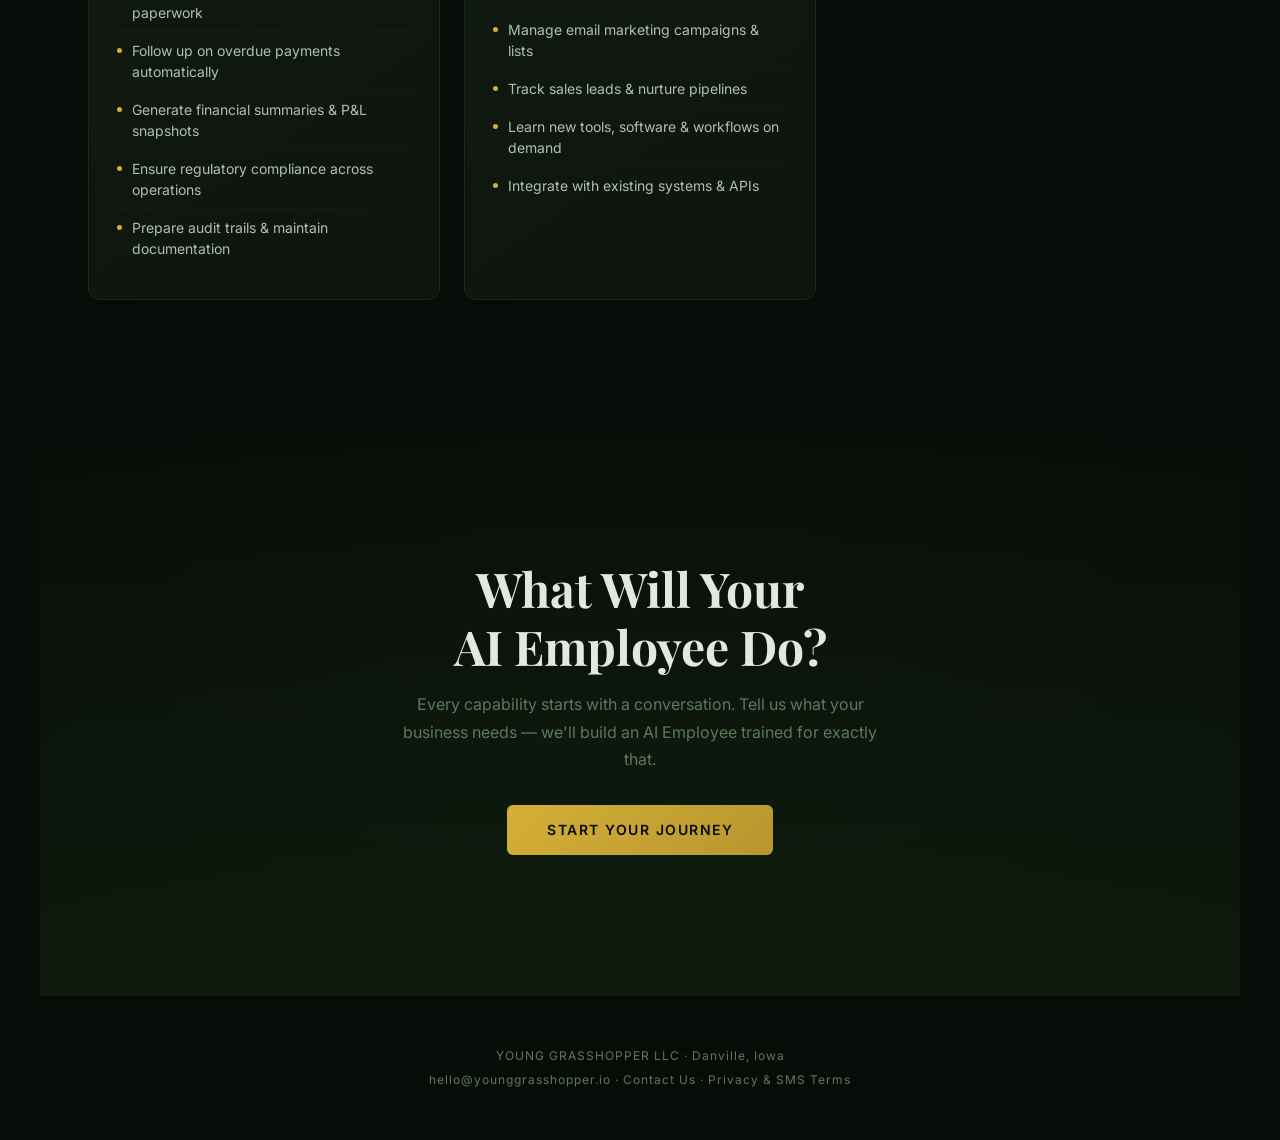
==== commit b1ae3e85: "Add Privacy Policy & SMS Terms page with footer link; 10DLC SMS opt-in compliance" ====
--- a/capabilities.html
+++ b/capabilities.html
@@ -274,7 +274,7 @@
   <!-- ═══ Footer ═══ -->
   <footer>
     <p>YOUNG GRASSHOPPER LLC · Danville, Iowa</p>
-    <p><a href="mailto:hello@younggrasshopper.io">hello@younggrasshopper.io</a> · <a href="contact.html">Contact Us</a></p>
+    <p><a href="mailto:hello@younggrasshopper.io">hello@younggrasshopper.io</a> · <a href="contact.html">Contact Us</a> · <a href="privacy.html">Privacy &amp; SMS Terms</a></p>
   </footer>
 
   <script>
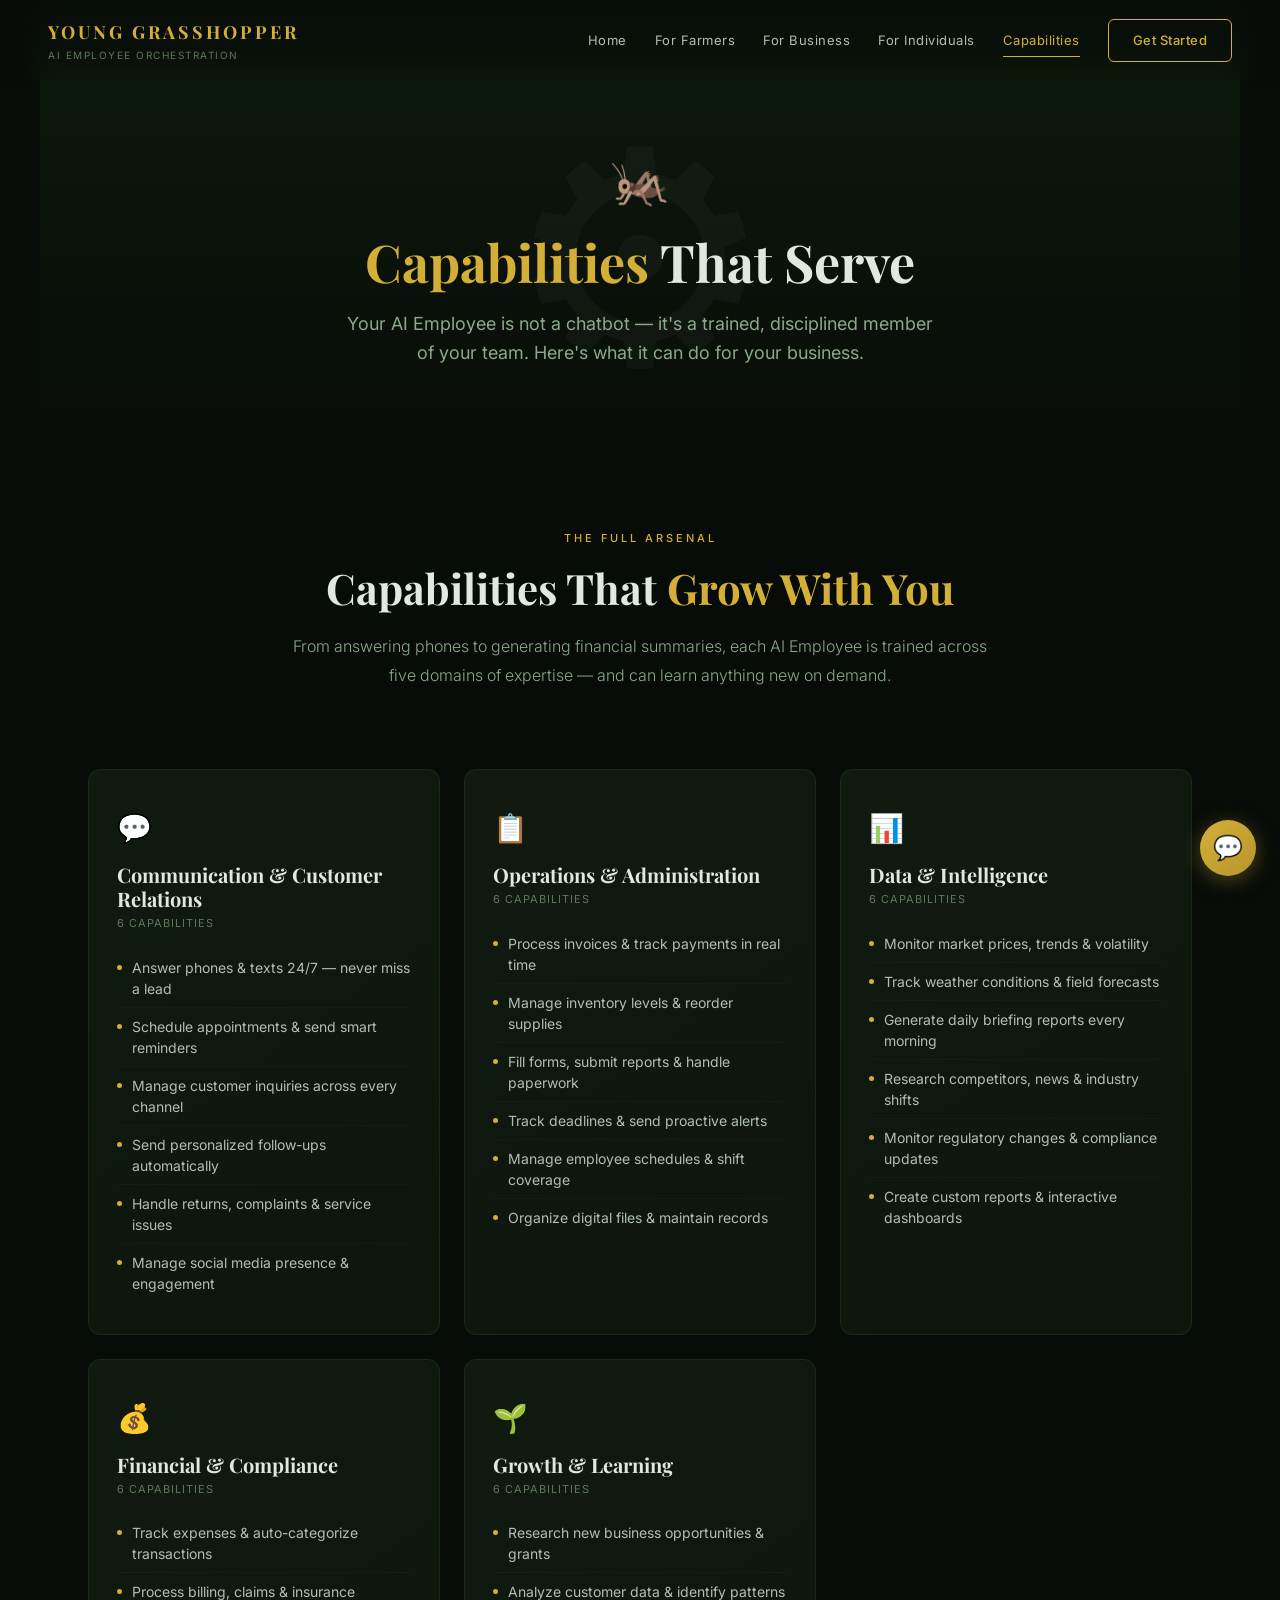
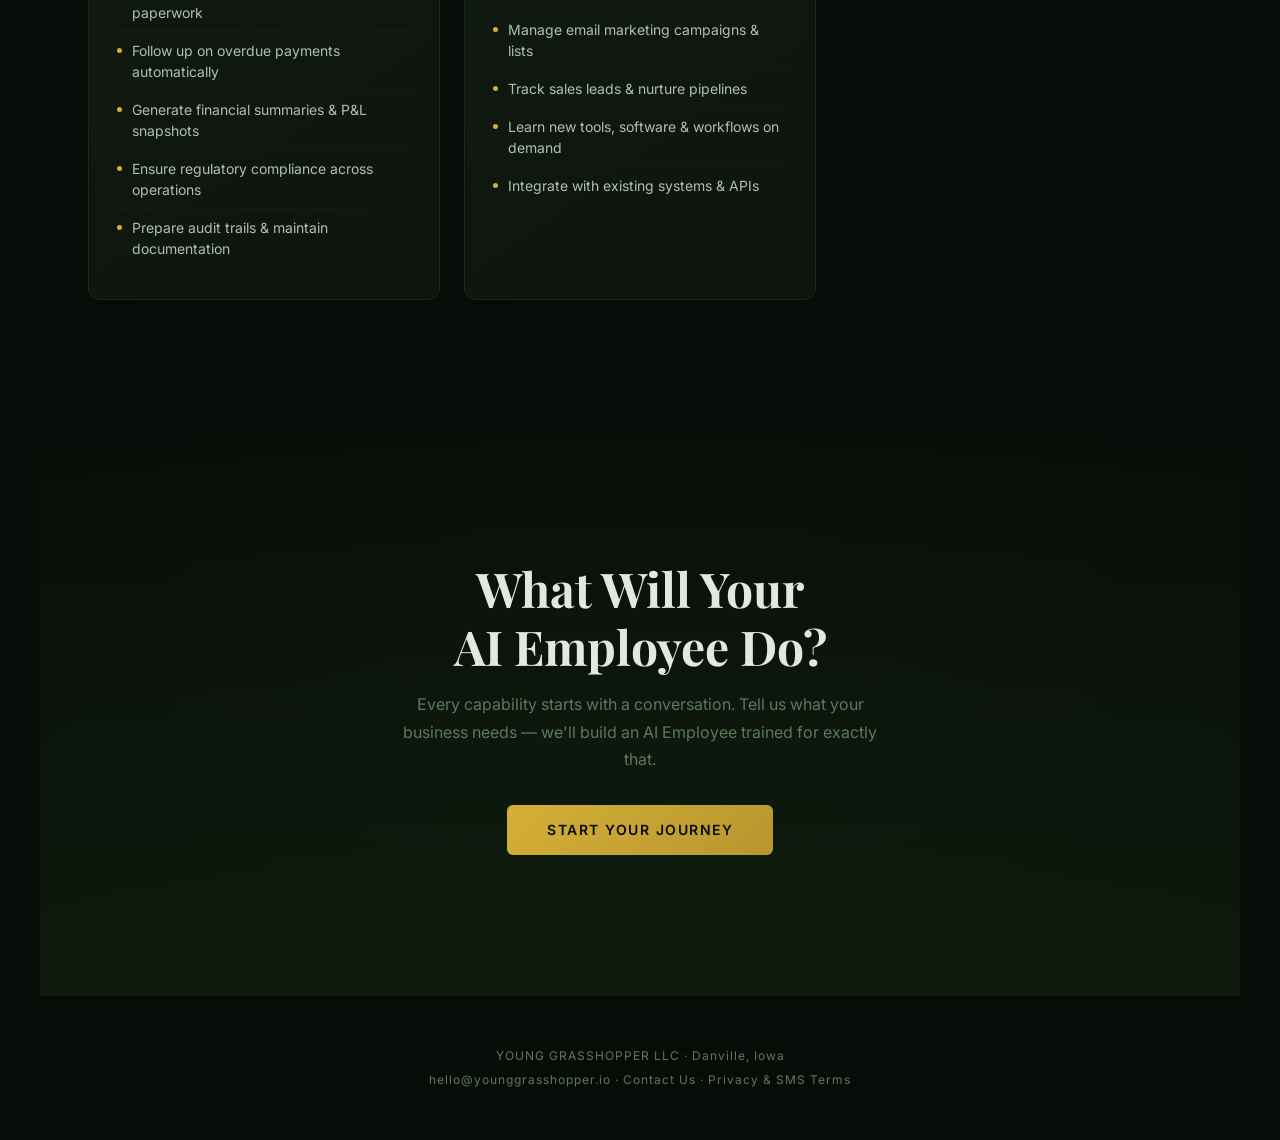
==== commit 907e58f4: "Add AI chat widget to all pages + working LLM backend fix" ====
--- a/capabilities.html
+++ b/capabilities.html
@@ -158,6 +158,11 @@
       <a href="capabilities.html" class="active">Capabilities</a>
       <a href="contact.html" class="btn-nav">Get Started</a>
     </div>
+      <button class="mobile-menu-btn" aria-label="Toggle menu" onclick="toggleMobileMenu(event)">
+      <svg width="26" height="26" viewBox="0 0 24 24" fill="none" stroke="currentColor" stroke-width="2" stroke-linecap="round" aria-hidden="true">
+        <line x1="3" y1="6" x2="21" y2="6"/><line x1="3" y1="12" x2="21" y2="12"/><line x1="3" y1="18" x2="21" y2="18"/>
+      </svg>
+    </button>
   </nav>
 
   <!-- ═══ Page Hero ═══ -->
@@ -297,7 +302,18 @@
         if (target) target.scrollIntoView({ behavior: 'smooth' });
       });
     });
-  </script>
-
+  
+    // ── Mobile menu toggle ──
+    function toggleMobileMenu(ev) {
+      if (ev) ev.stopPropagation();
+      document.querySelector('.nav').classList.toggle('menu-open');
+    }
+    document.querySelectorAll('.nav-links a').forEach(a => {
+      a.addEventListener('click', () => {
+        document.querySelector('.nav').classList.remove('menu-open');
+      });
+    });
+</script>
+<script src="js/chat-widget.js"></script>
 </body>
 </html>
--- a/css/styles.css
+++ b/css/styles.css
@@ -395,9 +395,27 @@
 /* ── Responsive ── */
 @media (max-width: 768px) {
   .nav { padding: 14px 20px; }
-  .nav-links a:not(.btn-nav) { display: none; }
-  .nav-links .btn-nav { padding: 8px 16px; font-size: 12px; }
-  .mobile-menu-btn { display: block; }
+  .nav-links {
+    position: absolute;
+    top: 100%;
+    left: 0;
+    right: 0;
+    flex-direction: column;
+    align-items: stretch;
+    gap: 0;
+    display: none;
+    background: rgba(8,12,8,0.97);
+    backdrop-filter: blur(12px);
+    -webkit-backdrop-filter: blur(12px);
+    padding: 8px 20px 18px;
+    border-top: 1px solid rgba(212,175,55,0.25);
+    box-shadow: 0 20px 40px rgba(0,0,0,0.4);
+  }
+  .nav.menu-open .nav-links { display: flex; }
+  .nav-links a:not(.btn-nav) { display: block; padding: 13px 0; border-bottom: 1px solid rgba(255,255,255,0.07); }
+  .nav-links a:not(.btn-nav)::after { display: none; }
+  .nav-links .btn-nav { padding: 10px 16px; font-size: 12px; text-align: center; margin-top: 12px; }
+  .mobile-menu-btn { display: flex; align-items: center; justify-content: center; padding: 6px; }
   section { padding: 60px 20px; }
   .section-title { font-size: 28px; }
   .tagline-grid { grid-template-columns: 1fr; gap: 40px; }
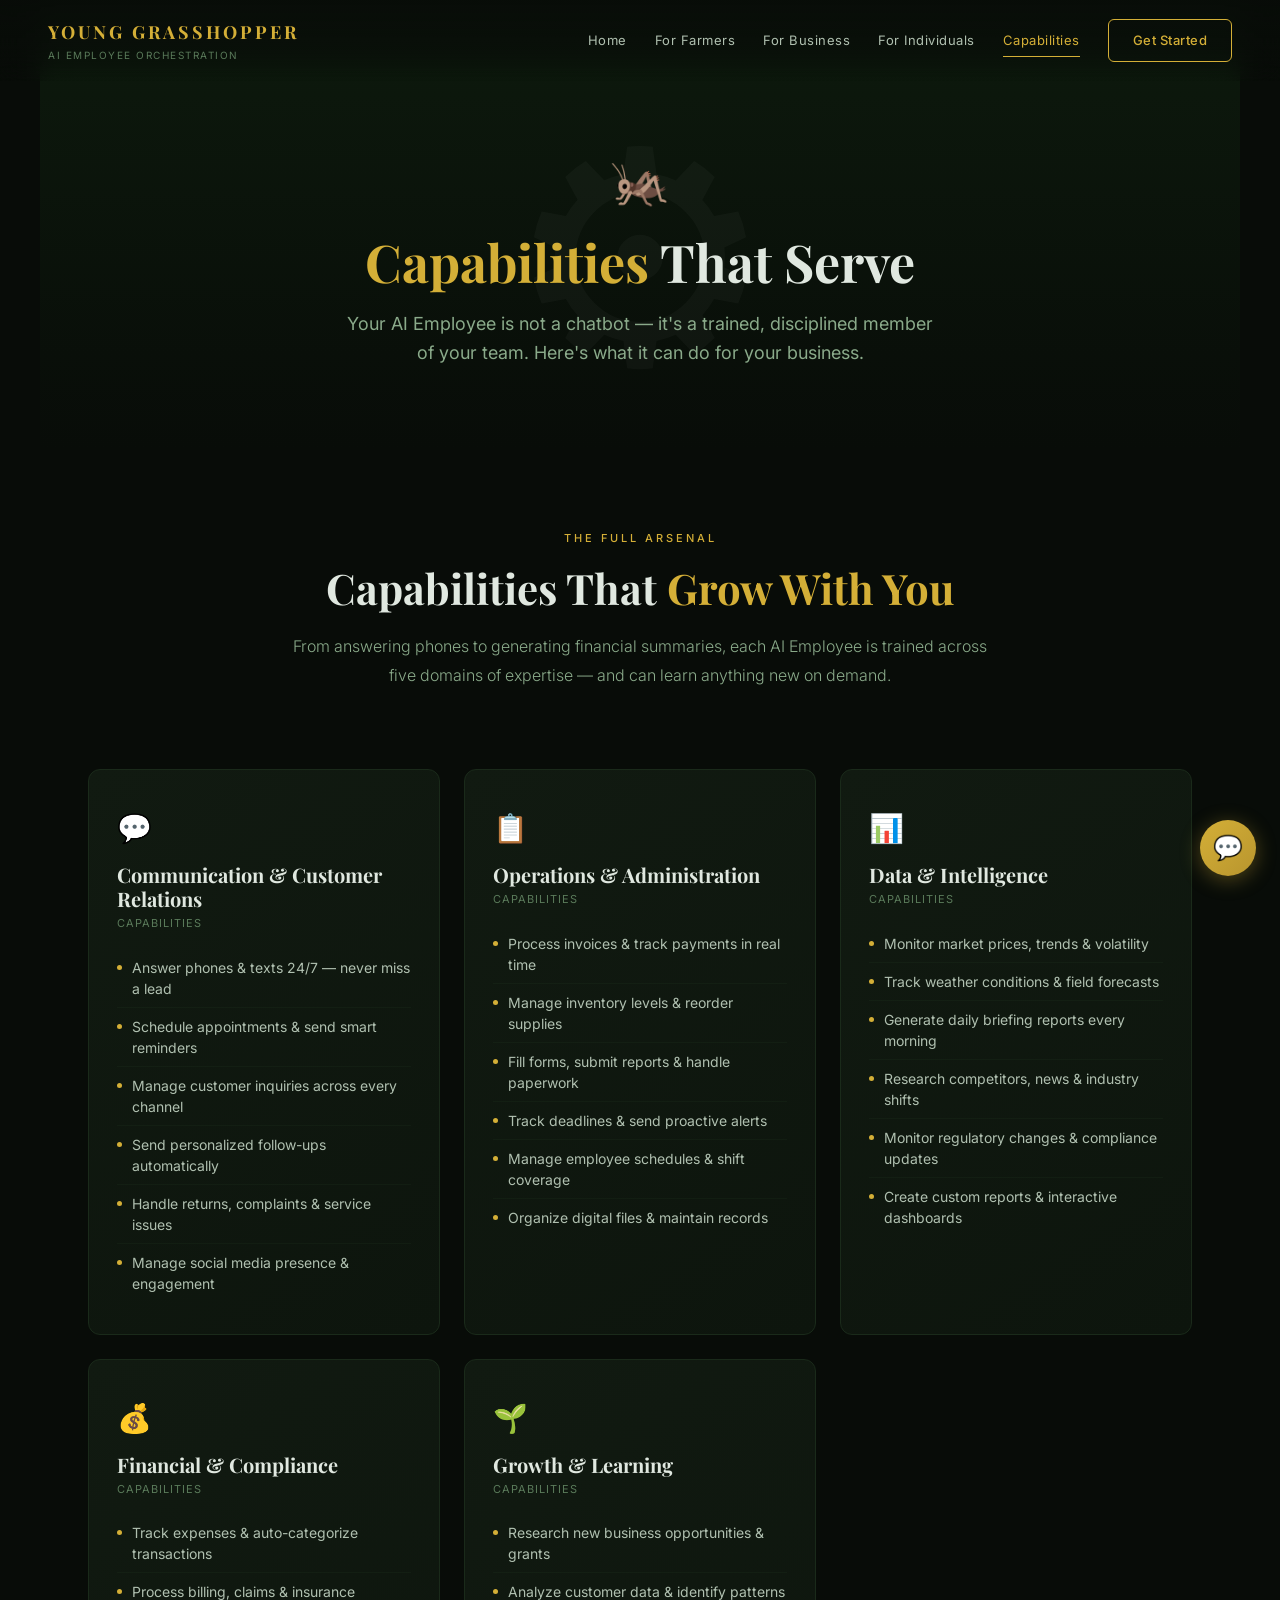
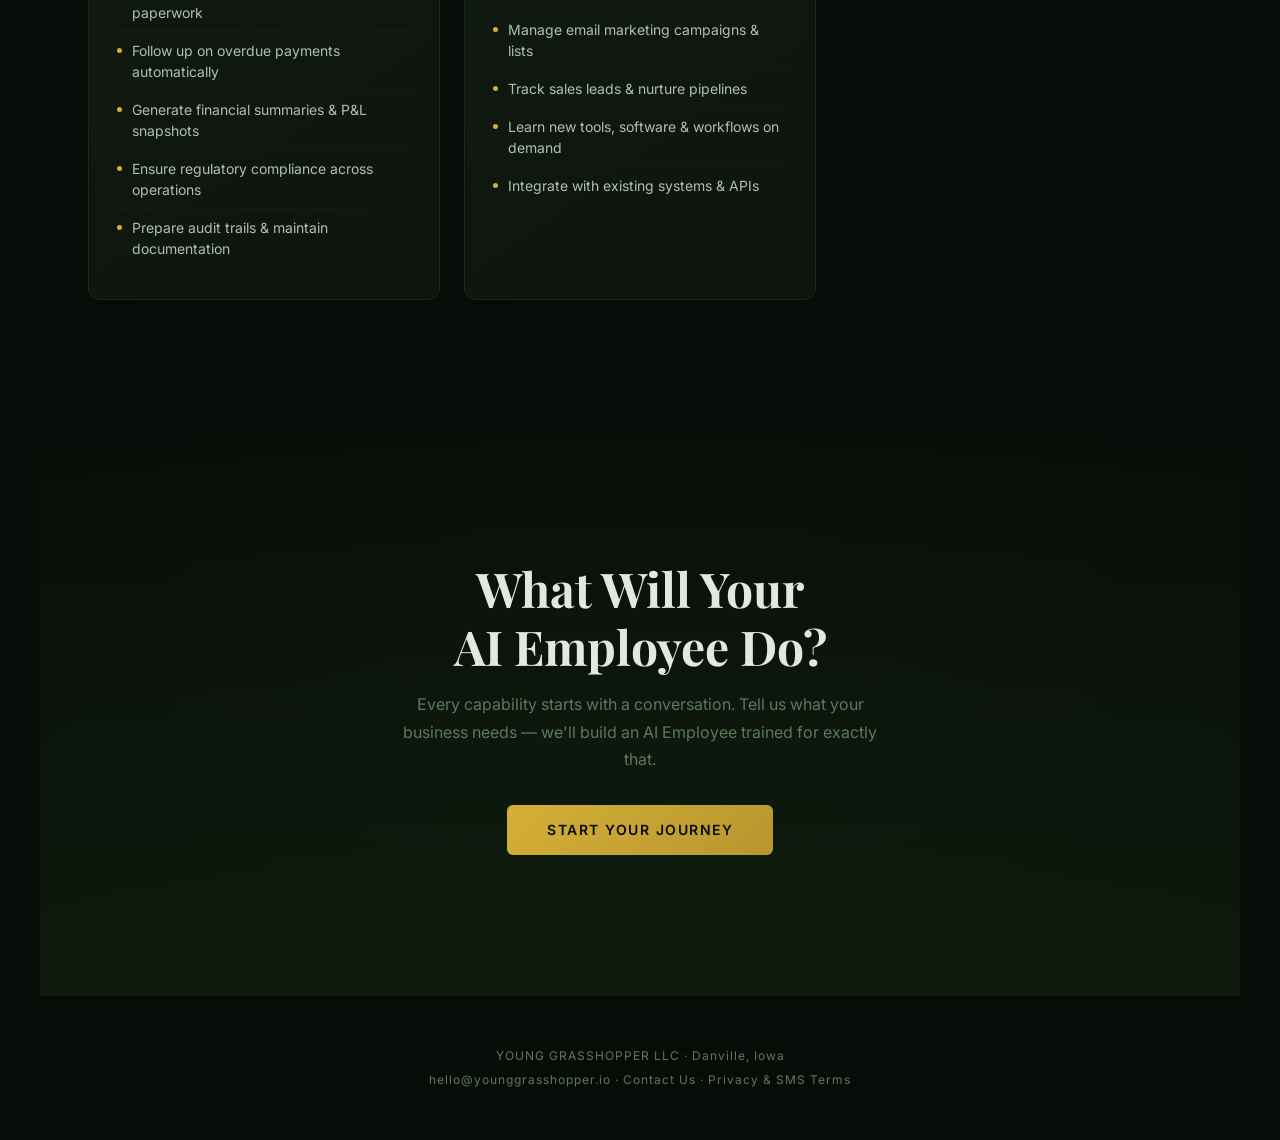
==== commit ff3a1c9c: "Fix capabilities hard-count and remove false call-us claim (site audit)" ====
--- a/capabilities.html
+++ b/capabilities.html
@@ -195,7 +195,7 @@
       <div class="cap-card">
         <span class="cat-icon">💬</span>
         <h3>Communication &amp; Customer Relations</h3>
-        <span class="cat-count">6 Capabilities</span>
+        <span class="cat-count">Capabilities</span>
         <ul class="cap-list">
           <li><span class="dot"></span> Answer phones &amp; texts 24/7 — never miss a lead</li>
           <li><span class="dot"></span> Schedule appointments &amp; send smart reminders</li>
@@ -210,7 +210,7 @@
       <div class="cap-card">
         <span class="cat-icon">📋</span>
         <h3>Operations &amp; Administration</h3>
-        <span class="cat-count">6 Capabilities</span>
+        <span class="cat-count">Capabilities</span>
         <ul class="cap-list">
           <li><span class="dot"></span> Process invoices &amp; track payments in real time</li>
           <li><span class="dot"></span> Manage inventory levels &amp; reorder supplies</li>
@@ -225,7 +225,7 @@
       <div class="cap-card">
         <span class="cat-icon">📊</span>
         <h3>Data &amp; Intelligence</h3>
-        <span class="cat-count">6 Capabilities</span>
+        <span class="cat-count">Capabilities</span>
         <ul class="cap-list">
           <li><span class="dot"></span> Monitor market prices, trends &amp; volatility</li>
           <li><span class="dot"></span> Track weather conditions &amp; field forecasts</li>
@@ -240,7 +240,7 @@
       <div class="cap-card">
         <span class="cat-icon">💰</span>
         <h3>Financial &amp; Compliance</h3>
-        <span class="cat-count">6 Capabilities</span>
+        <span class="cat-count">Capabilities</span>
         <ul class="cap-list">
           <li><span class="dot"></span> Track expenses &amp; auto-categorize transactions</li>
           <li><span class="dot"></span> Process billing, claims &amp; insurance paperwork</li>
@@ -255,7 +255,7 @@
       <div class="cap-card">
         <span class="cat-icon">🌱</span>
         <h3>Growth &amp; Learning</h3>
-        <span class="cat-count">6 Capabilities</span>
+        <span class="cat-count">Capabilities</span>
         <ul class="cap-list">
           <li><span class="dot"></span> Research new business opportunities &amp; grants</li>
           <li><span class="dot"></span> Analyze customer data &amp; identify patterns</li>
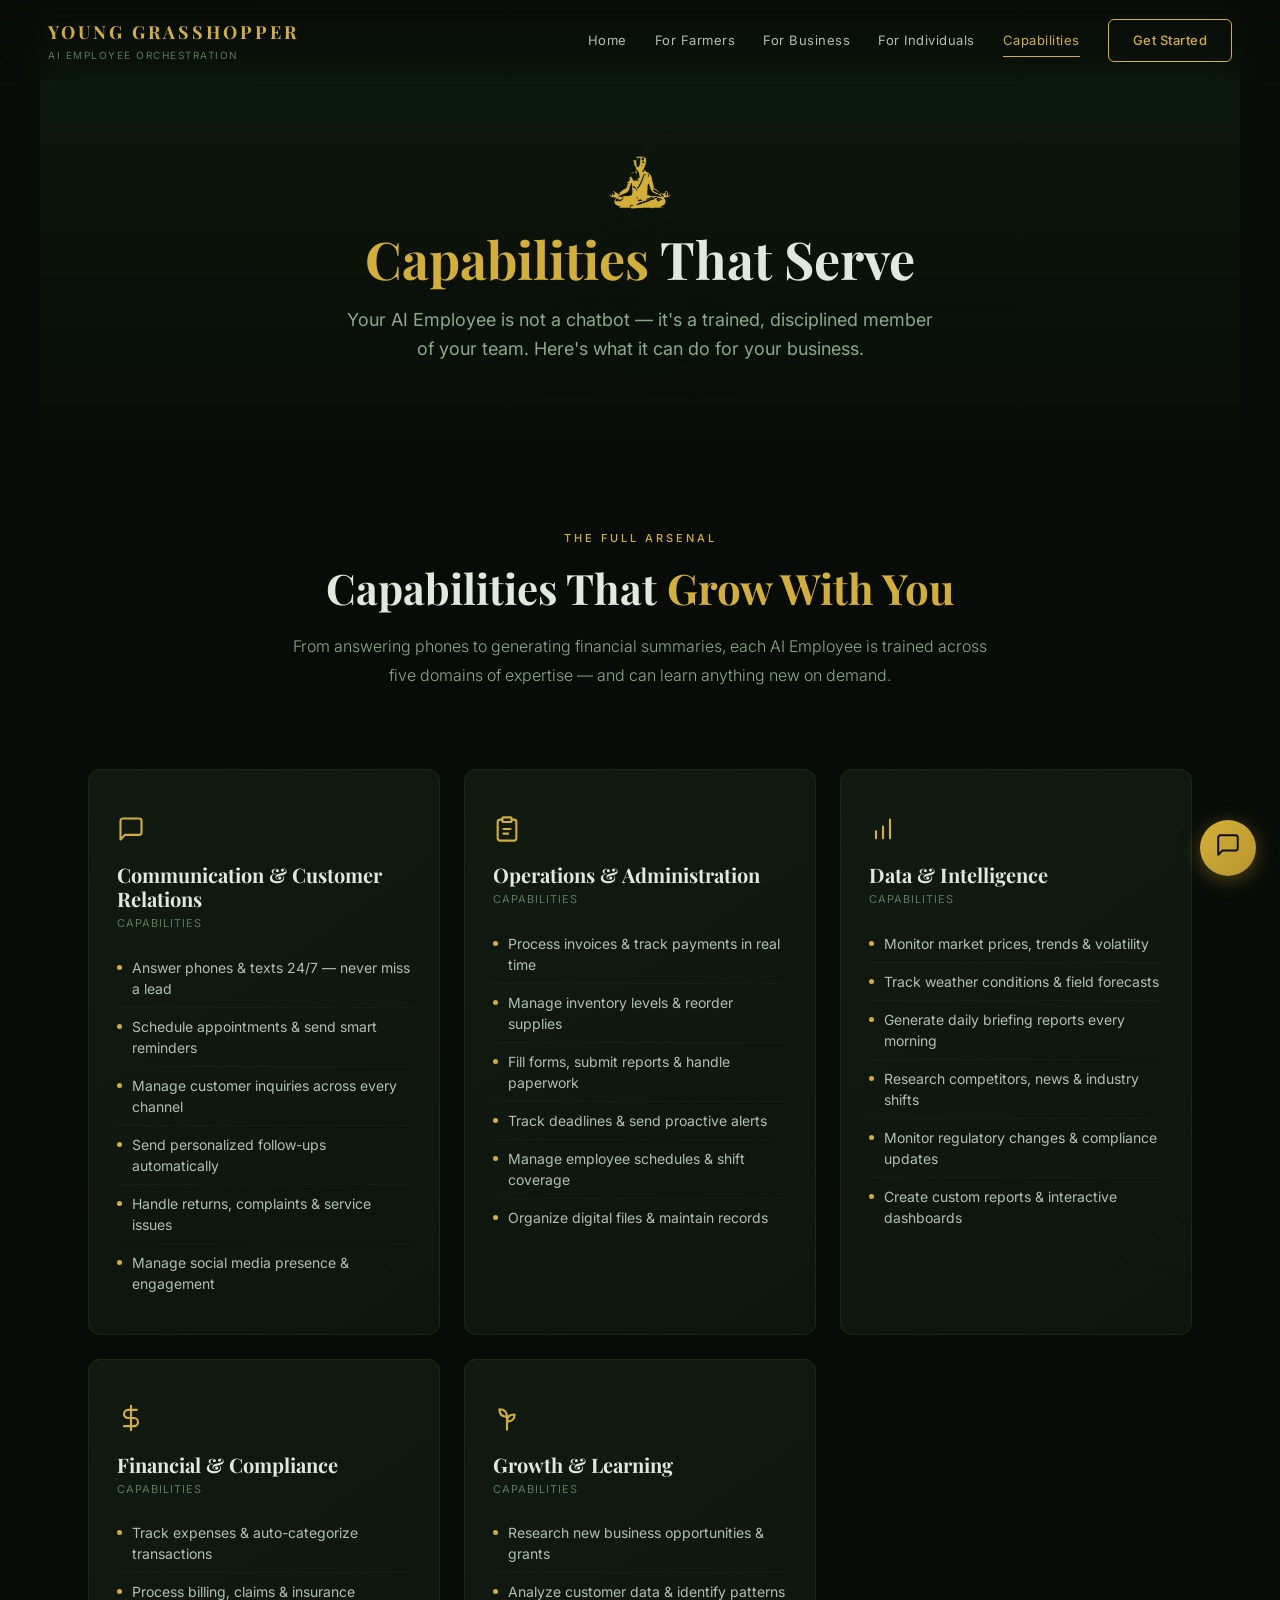
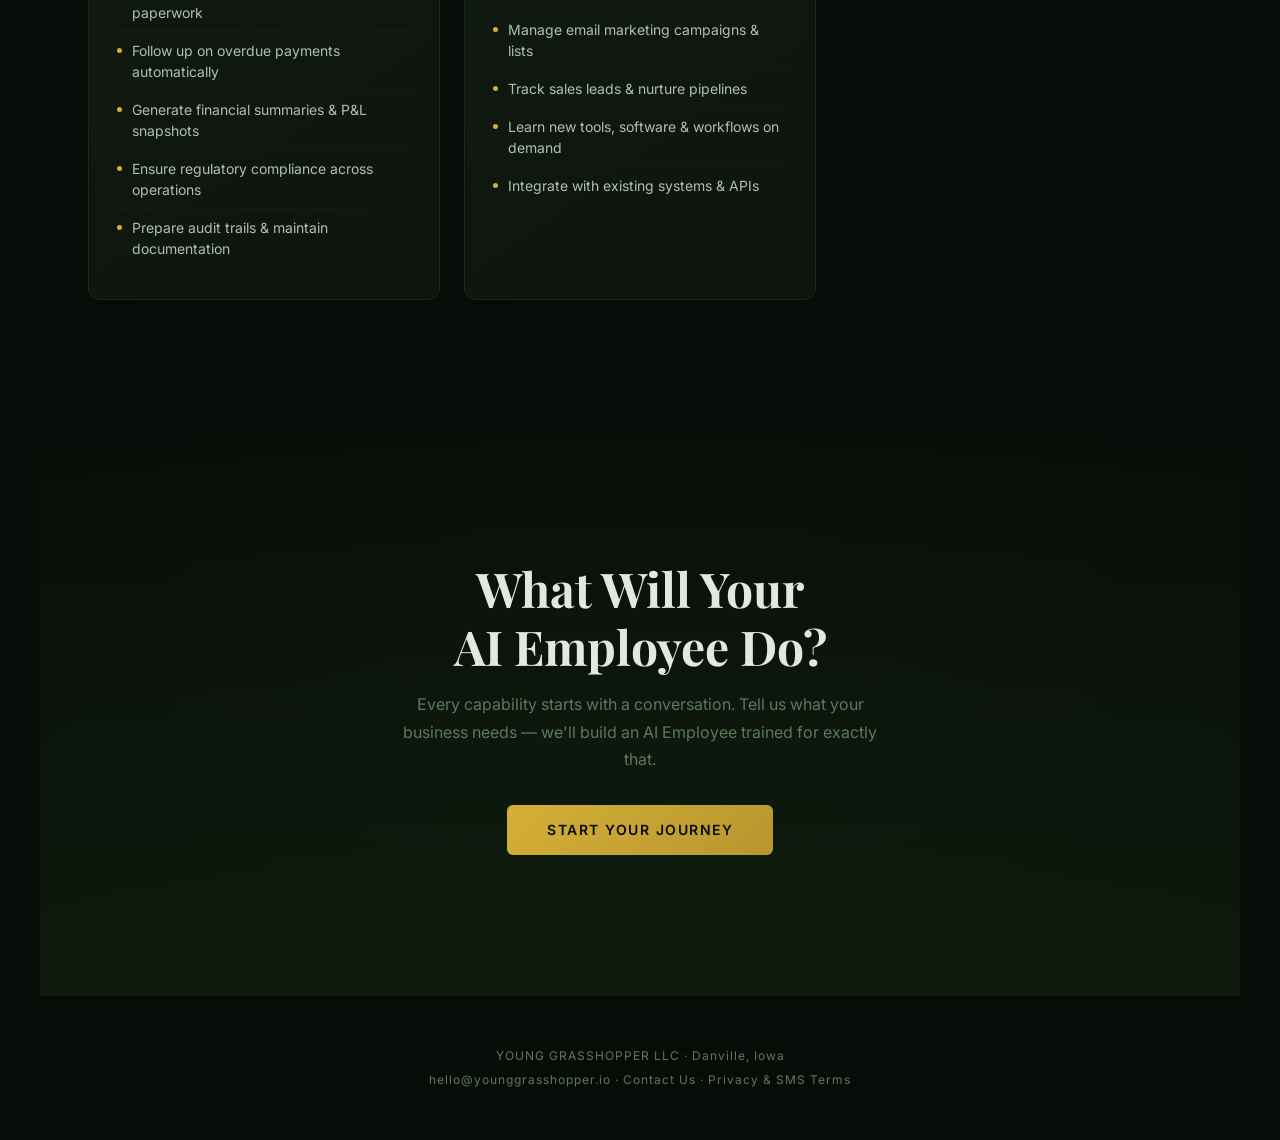
==== commit 7f62a8cd: "Content truth + icon overhaul: remove emoji icons (custom SVG sprite + brand mark watermarks), drop " ====
--- a/capabilities.html
+++ b/capabilities.html
@@ -1,6 +1,7 @@
 <!DOCTYPE html>
 <html lang="en">
 <head>
+  <link rel="icon" href="brand-mark.png" type="image/png">
   <meta charset="UTF-8">
   <meta name="viewport" content="width=device-width, initial-scale=1.0">
   <title>Capabilities — Young Grasshopper</title>
@@ -167,13 +168,13 @@
 
   <!-- ═══ Page Hero ═══ -->
   <section class="page-hero">
-    <div class="hero-icon">🦗</div>
+    <div class="hero-icon"><img src="brand-mark-gold.png" alt="" class="hero-emblem"></div>
     <h1><span class="gold">Capabilities</span> That Serve</h1>
     <p>
       Your AI Employee is not a chatbot — it's a trained, disciplined member of your team. 
       Here's what it can do for your business.
     </p>
-    <div class="hero-bg-icon">⚙</div>
+    <div class="hero-bg-icon" aria-hidden="true"><img src="brand-mark.png" alt="" aria-hidden="true"></div>
   </section>
 
   <!-- ═══ Categories Intro ═══ -->
@@ -193,7 +194,7 @@
 
       <!-- Category 1: Communication & Customer Relations -->
       <div class="cap-card">
-        <span class="cat-icon">💬</span>
+        <span class="cat-icon"><svg class="ic" aria-hidden="true"><use href="icons.svg#chat"></use></svg></span>
         <h3>Communication &amp; Customer Relations</h3>
         <span class="cat-count">Capabilities</span>
         <ul class="cap-list">
@@ -208,7 +209,7 @@
 
       <!-- Category 2: Operations & Administration -->
       <div class="cap-card">
-        <span class="cat-icon">📋</span>
+        <span class="cat-icon"><svg class="ic" aria-hidden="true"><use href="icons.svg#clip"></use></svg></span>
         <h3>Operations &amp; Administration</h3>
         <span class="cat-count">Capabilities</span>
         <ul class="cap-list">
@@ -223,7 +224,7 @@
 
       <!-- Category 3: Data & Intelligence -->
       <div class="cap-card">
-        <span class="cat-icon">📊</span>
+        <span class="cat-icon"><svg class="ic" aria-hidden="true"><use href="icons.svg#bars"></use></svg></span>
         <h3>Data &amp; Intelligence</h3>
         <span class="cat-count">Capabilities</span>
         <ul class="cap-list">
@@ -238,7 +239,7 @@
 
       <!-- Category 4: Financial & Compliance -->
       <div class="cap-card">
-        <span class="cat-icon">💰</span>
+        <span class="cat-icon"><svg class="ic" aria-hidden="true"><use href="icons.svg#money"></use></svg></span>
         <h3>Financial &amp; Compliance</h3>
         <span class="cat-count">Capabilities</span>
         <ul class="cap-list">
@@ -253,7 +254,7 @@
 
       <!-- Category 5: Growth & Learning -->
       <div class="cap-card">
-        <span class="cat-icon">🌱</span>
+        <span class="cat-icon"><svg class="ic" aria-hidden="true"><use href="icons.svg#sprout"></use></svg></span>
         <h3>Growth &amp; Learning</h3>
         <span class="cat-count">Capabilities</span>
         <ul class="cap-list">
--- a/css/styles.css
+++ b/css/styles.css
@@ -423,4 +423,19 @@
   .page-hero h1 { font-size: 32px; }
   .cta-section { padding: 80px 20px; }
   .cta-section h2 { font-size: 32px; }
-}+}
+/* ═══ Custom SVG icon set (replaces emoji icons) ═══ */
+.ic {
+  display: inline-block; width: 1em; height: 1em;
+  fill: none; stroke: currentColor; stroke-width: 1.8;
+  stroke-linecap: round; stroke-linejoin: round;
+  vertical-align: -0.15em;
+}
+.promise-benefit .icon, .biz-benefit .icon,
+.savings-card .s-icon, .savings-card .si,
+.cap-card .cap-icon, .who-card .who-icon,
+.cap-card .cat-icon, .contact-card .icon-wrap { color: #d4af37; }
+
+/* Brand watermark in page heroes (replaces ghost emoji) */
+.page-hero .hero-bg-icon img { width: 300px; max-width: 72vw; height: auto; display: block; }
+.hero-emblem { width: 64px; height: auto; display: block; margin: 0 auto 6px; }
